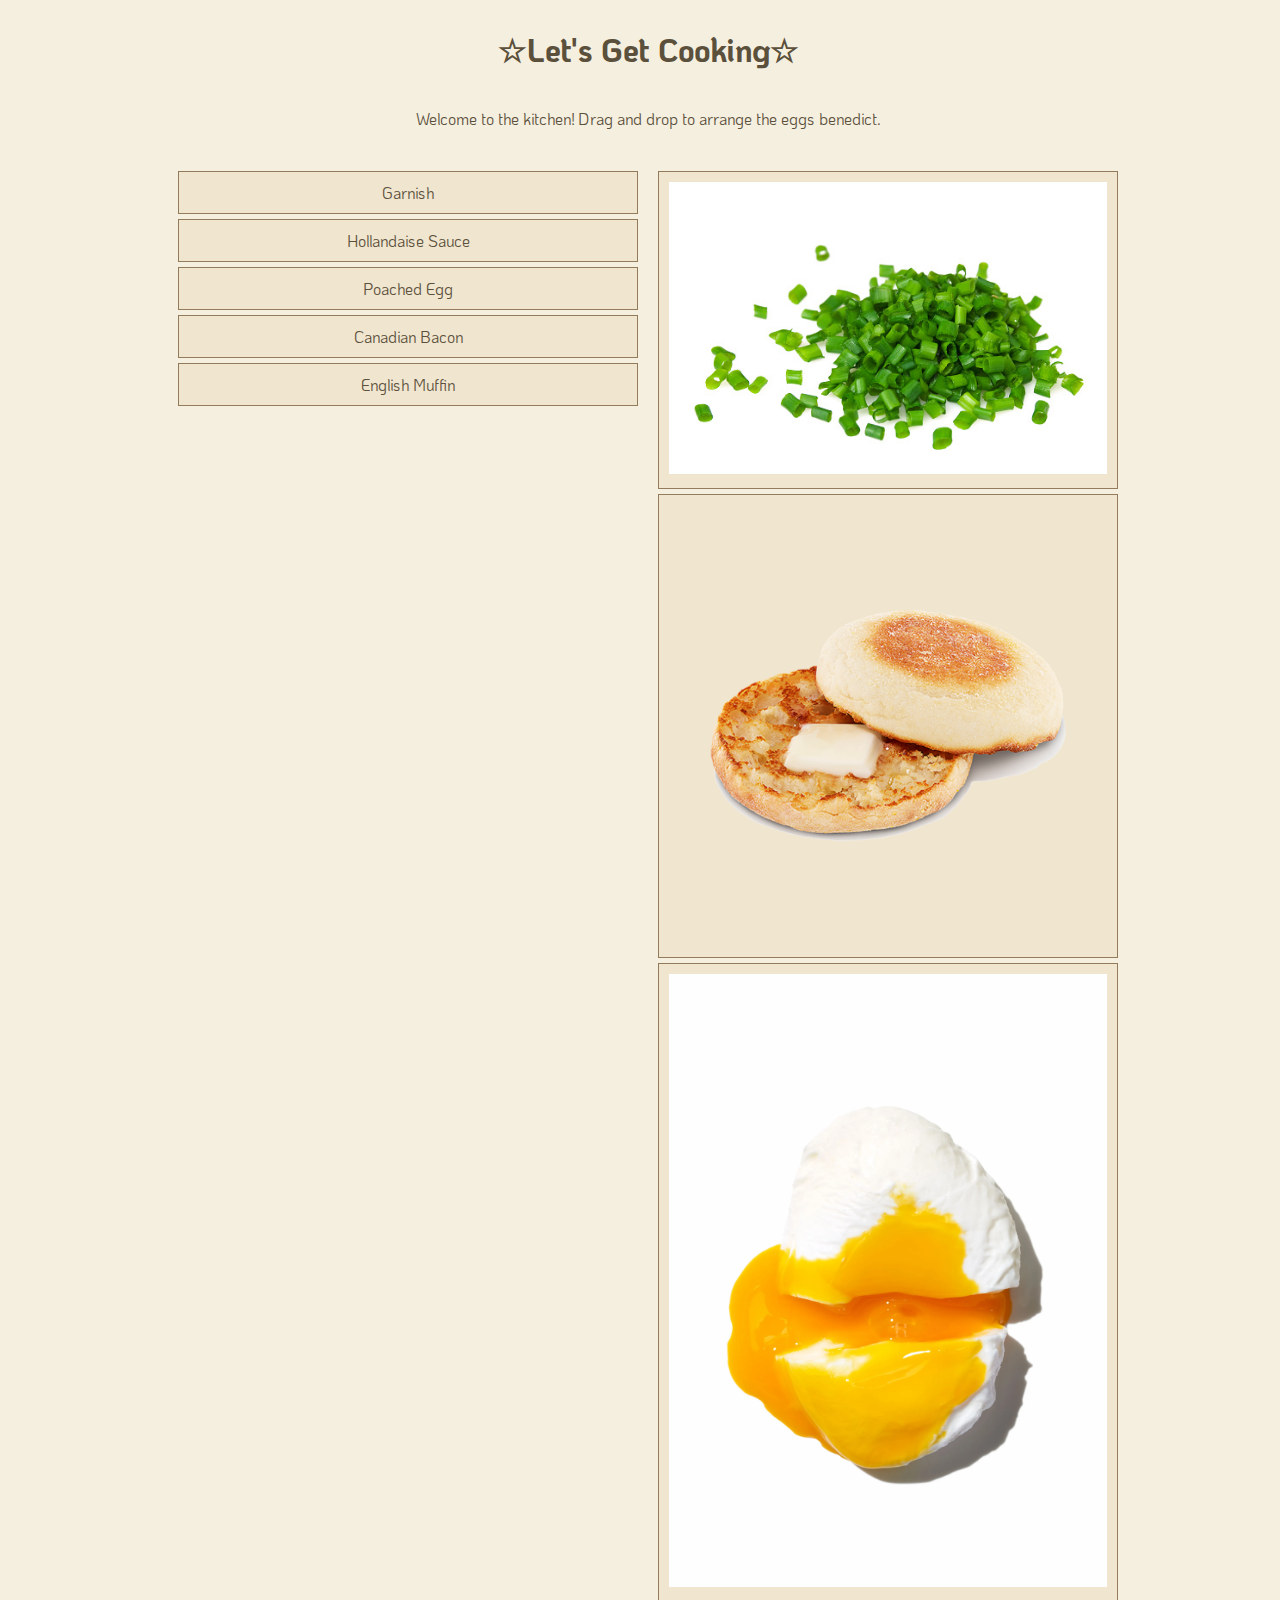
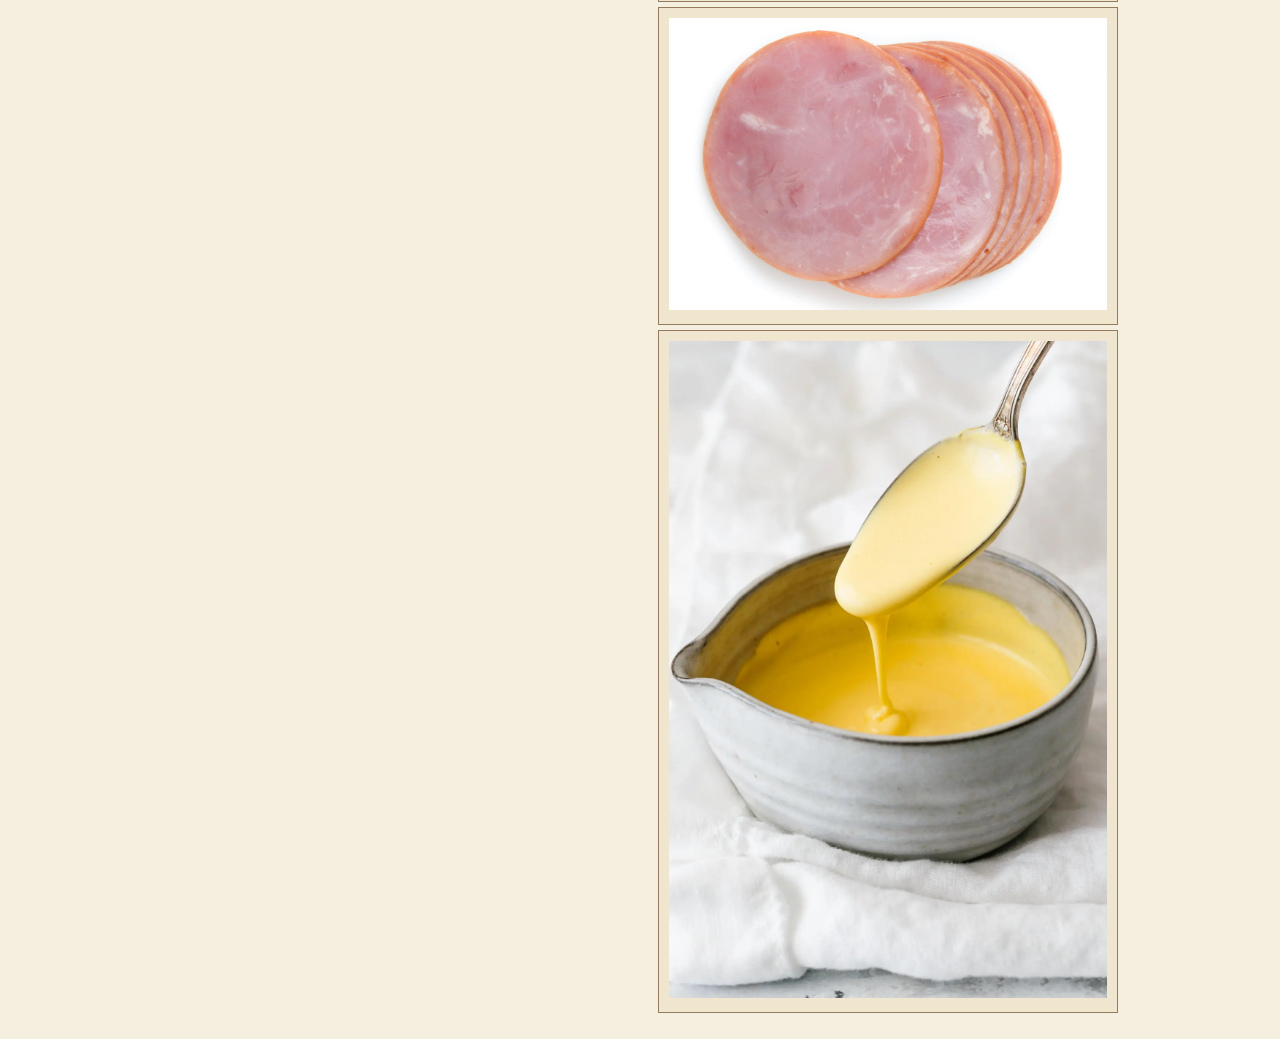
==== index.html @ 3c1d75d3 "first commit" ====
<!DOCTYPE html>
<html lang="en">
<head>
    <title>Hungry</title>
    <meta charset="UTF-8">
    <meta name="viewport" content="width=device-width, initial-scale=1.0">
    <meta http-equiv="X-UA-Compatible" content="ie=edge">
    <title>Are.na</title>
    <link rel="stylesheet" href="./style.css">
</head>
<!-- hello hi-->
<body>
    <main class="wrapper">
        <h1>☆Let's Get Cooking☆</h1>
        <p>Welcome to the kitchen! Drag and drop to arrange the eggs benedict.</p>
              
        <main class="container">
          <div class="ingredients">
            <ul class="draggable-list">
              <li id="e5" draggable="true">Garnish</li>
              <li id="e4" draggable="true">Hollandaise Sauce</li>
              <li id="e3" draggable="true">Poached Egg</li>
              <li id="e2" draggable="true">Canadian Bacon</li>
              <li id="e1" draggable="true">English Muffin</li>
            </ul>
          </div>
          <div class="ingredient-images">
            <ul class="draggable-list">
              <li id="s5" draggable="true"> <img class="chives" src="./images/cut-chives.jpeg" alt="cut-chives"> </li>
              <li id="s1" draggable="true"><img class="bread" src="./images/english-muffins.png" alt="english-muffin"></li>
              <li id="s3" draggable="true"><img class="egg" src="./images/poached-egg.webp" alt="poached-eggs"> </li>
              <li id="s2" draggable="true"><img class="meat" src="./images/canadian-bacon.jpeg" alt="canadian-bacon"></li>
              <li id="s4" draggable="true"> <img class="sauce" src="./images/hollandaise-sauce.webp" alt="hollandaise-sauce"> </li>
            </ul>
          </div>
        </main> 
      
        <div id="endMessage">
          <h3>Wow! Well done!</h3>      
          <p>
            <img class="sandwich" src="./images/eggs-benedict.png" alt="completed-eggs-benedict">
          </p>
          <p>
            <a href="https://tally.so/r/mYjNRJ"><button>&#x2726; Bon Appétit &#x2726;</button></a>
          </p>
         <p>
          <button onclick="playAgain()">&#9825; Make Another &#9825;</button>
         </p>
        </div>
        <script src="script.js"></script>
    </main>
</body>
</html>
---- style.css ----
@import url('https://fonts.googleapis.com/css2?family=JetBrains+Mono&family=KoHo:wght@700&display=swap');

  /* 
  
  .wrapper{
    width:100vw;
    height:100vh;
    display: flex;
    flex-direction: column;
    justify-content: space-between;
    margin: 0;

    main {
    display: grid;
    grid-template-columns: repeat(2, 1fr);
    grid-gap: px;
  }
  
}
  #eceff1 light grey 
  #263238 dark grey
  #37474f dark grey
  #cfd8dc
  #b0bec5
  #F0E5CF pearl
  #F5EFE0 old lace
  #F86229 Giants orange
  #957B5D chamoisee
  #5B503B Walnut brown
  #7DAD4E asparagus
  #FFCC00 egg yolk
  #F65871 Crayola Bright Pink
  #577C72 Hooker's Green */
  body {
    background-color: #F5EFE0;
    font-family: 'JetBrains Mono', monospace;
    font-family: 'KoHo', sans-serif;
    color: #5B503B;
  }
  
  main {
    display: grid;
    grid-template-columns: repeat(2, 1fr);
    grid-gap: px;
  }

  .wrapper{
    width:100vw;
    height:100vh;
    display: flex;
    flex-direction: column;
    justify-content: space-between;
    margin: 0;
  }

  .container {
    max-width: 960px;
    margin: auto;
  }
  
  h1, h3, p {
    text-align: center;
  }

  .ingredient-images img{
    width: 100%;
    height: 100%;
  }

  .draggable-list {
    padding: 5px;
  }
  
  li {
    list-style: none;
    padding: 10px;
    margin: 5px;
    background-color:#F0E5CF;
    border: 1px solid #957B5D;
    color: #5B503B;
    cursor: grab;
    text-align: center;
  }
  
  .over {
    background-color: #FFCC00;
  }
  
  
  table {
    max-width:640px;
    margin: auto;
    margin-bottom: 20px;
    /* border: 1px solid #b0bec5; */
  }
  
  button {
    margin: auto;
    cursor: pointer;
    display: block;
    padding: 10px;
    font-size: 16px;
    border-radius: 4px;
    border: none;
    color: #F5EFE0;
    background-color:#5B503B;
    font-family: 'JetBrains Mono', monospace;
    font-family: 'KoHo', sans-serif;
  }
  
  a:link {
    text-decoration: none;
  }
  
  a:visited {
    text-decoration: none;
  }
  
  a:hover {
    text-decoration: none;
  }
  
  a:active {
    text-decoration: none;
  }

  button:hover {
    background-color:#FFCC00;
    color:#5B503B;;
   
  }
  
  #endMessage {
    display: none;
  }
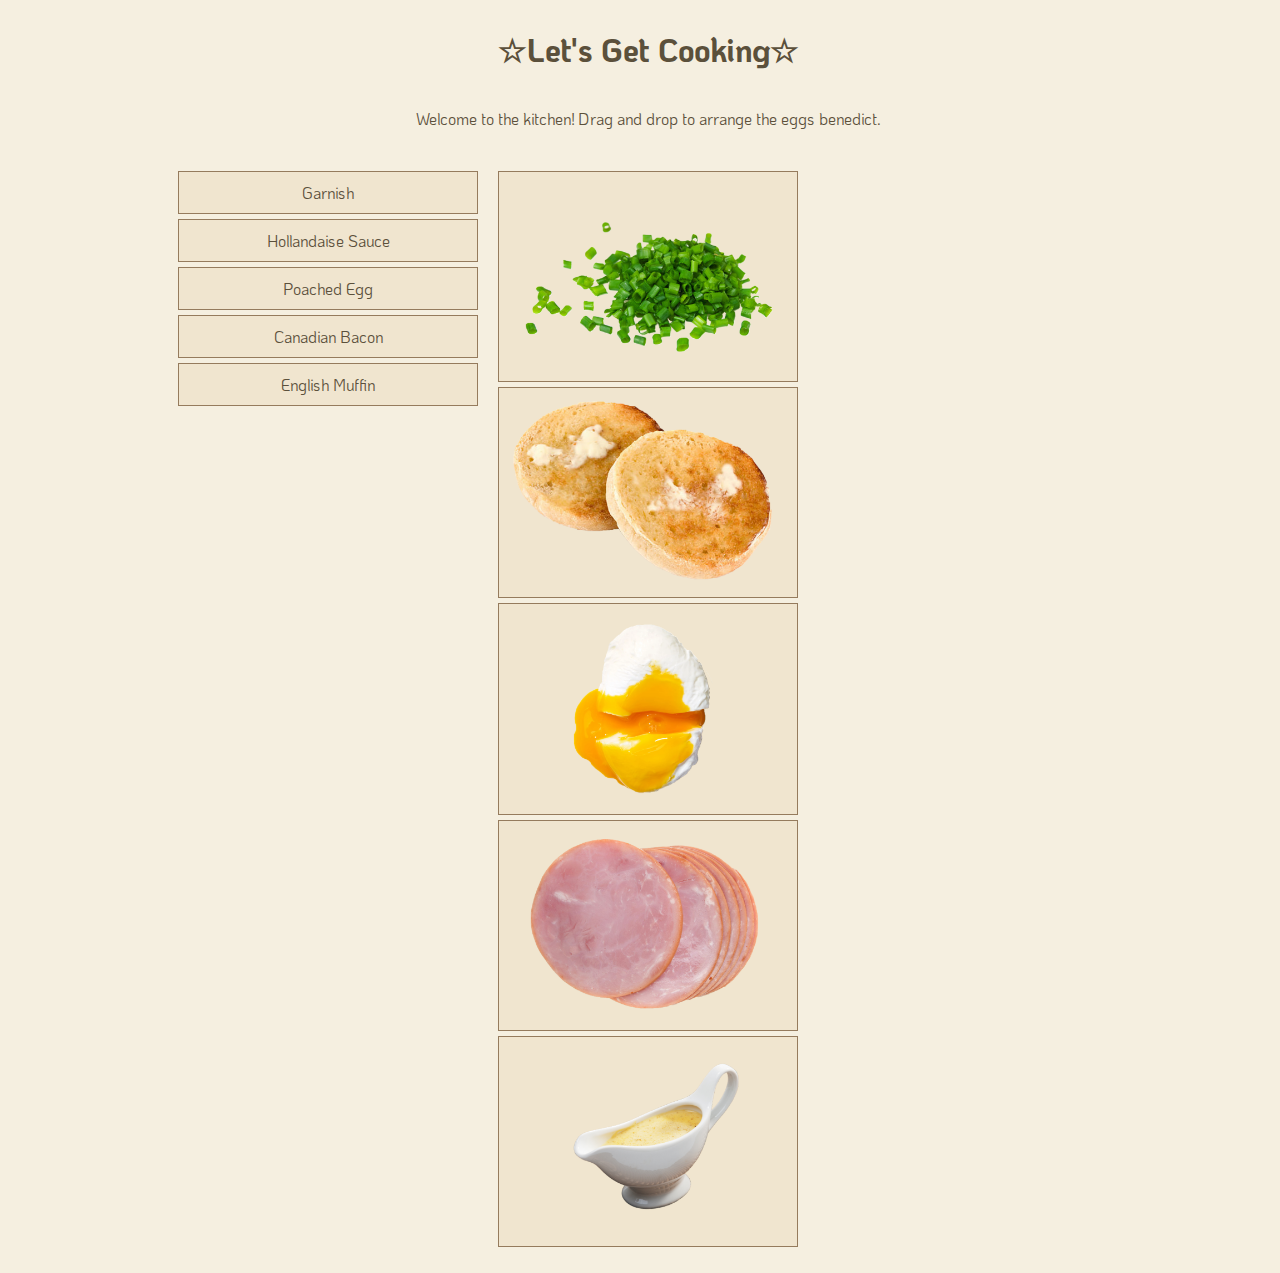
==== commit 68c5d6ec: "change images" ====
--- a/index.html
+++ b/index.html
@@ -1,53 +1,55 @@
 <!DOCTYPE html>
 <html lang="en">
+
 <head>
-    <title>Hungry</title>
-    <meta charset="UTF-8">
-    <meta name="viewport" content="width=device-width, initial-scale=1.0">
-    <meta http-equiv="X-UA-Compatible" content="ie=edge">
-    <title>Are.na</title>
-    <link rel="stylesheet" href="./style.css">
+  <title>Hungry</title>
+  <meta charset="UTF-8">
+  <meta name="viewport" content="width=device-width, initial-scale=1.0">
+  <meta http-equiv="X-UA-Compatible" content="ie=edge">
+  <title>Are.na</title>
+  <link rel="stylesheet" href="./style.css">
 </head>
-<!-- hello hi-->
+
 <body>
-    <main class="wrapper">
-        <h1>☆Let's Get Cooking☆</h1>
-        <p>Welcome to the kitchen! Drag and drop to arrange the eggs benedict.</p>
-              
-        <main class="container">
-          <div class="ingredients">
-            <ul class="draggable-list">
-              <li id="e5" draggable="true">Garnish</li>
-              <li id="e4" draggable="true">Hollandaise Sauce</li>
-              <li id="e3" draggable="true">Poached Egg</li>
-              <li id="e2" draggable="true">Canadian Bacon</li>
-              <li id="e1" draggable="true">English Muffin</li>
-            </ul>
-          </div>
-          <div class="ingredient-images">
-            <ul class="draggable-list">
-              <li id="s5" draggable="true"> <img class="chives" src="./images/cut-chives.jpeg" alt="cut-chives"> </li>
-              <li id="s1" draggable="true"><img class="bread" src="./images/english-muffins.png" alt="english-muffin"></li>
-              <li id="s3" draggable="true"><img class="egg" src="./images/poached-egg.webp" alt="poached-eggs"> </li>
-              <li id="s2" draggable="true"><img class="meat" src="./images/canadian-bacon.jpeg" alt="canadian-bacon"></li>
-              <li id="s4" draggable="true"> <img class="sauce" src="./images/hollandaise-sauce.webp" alt="hollandaise-sauce"> </li>
-            </ul>
-          </div>
-        </main> 
-      
-        <div id="endMessage">
-          <h3>Wow! Well done!</h3>      
-          <p>
-            <img class="sandwich" src="./images/eggs-benedict.png" alt="completed-eggs-benedict">
-          </p>
-          <p>
-            <a href="https://tally.so/r/mYjNRJ"><button>&#x2726; Bon Appétit &#x2726;</button></a>
-          </p>
-         <p>
-          <button onclick="playAgain()">&#9825; Make Another &#9825;</button>
-         </p>
-        </div>
-        <script src="script.js"></script>
+  <main class="wrapper">
+    <h1>☆Let's Get Cooking☆</h1>
+    <p>Welcome to the kitchen! Drag and drop to arrange the eggs benedict.</p>
+
+    <main class="container">
+      <div class="ingredients">
+        <ul class="draggable-list">
+          <li id="e5" draggable="true">Garnish</li>
+          <li id="e4" draggable="true">Hollandaise Sauce</li>
+          <li id="e3" draggable="true">Poached Egg</li>
+          <li id="e2" draggable="true">Canadian Bacon</li>
+          <li id="e1" draggable="true">English Muffin</li>
+        </ul>
+      </div>
+      <div class="ingredient-images">
+        <ul class="draggable-list">
+          <li id="s5" draggable="true"> <img class="chives" src="./images/chives.png" alt="cut-chives"> </li>
+          <li id="s1" draggable="true"><img class="bread" src="./images/english-muffin.png" alt="english-muffin"></li>
+          <li id="s3" draggable="true"><img class="egg" src="./images/poached-egg.png" alt="poached-eggs"> </li>
+          <li id="s2" draggable="true"><img class="meat" src="./images/canadian-bacon.png" alt="canadian-bacon"></li>
+          <li id="s4" draggable="true"> <img class="sauce" src="./images/hollandaise.png" alt="hollandaise-sauce"> </li>
+        </ul>
+      </div>
     </main>
+
+    <div id="endMessage">
+      <h3>Wow! Well done!</h3>
+      <p>
+        <img class="sandwich" src="./images/eggs-benedict.png" alt="completed-eggs-benedict">
+      </p>
+      <p>
+        <a href="https://tally.so/r/mYjNRJ"><button>&#x2726; Bon Appétit &#x2726;</button></a>
+      </p>
+      <p>
+        <button onclick="playAgain()">&#9825; Make Another &#9825;</button>
+      </p>
+    </div>
+    <script src="script.js"></script>
+  </main>
 </body>
-</html>
+
+</html>--- a/style.css
+++ b/style.css
@@ -1,135 +1,103 @@
 @import url('https://fonts.googleapis.com/css2?family=JetBrains+Mono&family=KoHo:wght@700&display=swap');
 
-  /* 
-  
-  .wrapper{
-    width:100vw;
-    height:100vh;
-    display: flex;
-    flex-direction: column;
-    justify-content: space-between;
-    margin: 0;
+body {
+  background-color: #F5EFE0;
+  font-family: 'JetBrains Mono', monospace;
+  font-family: 'KoHo', sans-serif;
+  color: #5B503B;
+}
 
-    main {
-    display: grid;
-    grid-template-columns: repeat(2, 1fr);
-    grid-gap: px;
-  }
-  
+main {
+  display: grid;
+  grid-template-columns: repeat(3, 1fr);
 }
-  #eceff1 light grey 
-  #263238 dark grey
-  #37474f dark grey
-  #cfd8dc
-  #b0bec5
-  #F0E5CF pearl
-  #F5EFE0 old lace
-  #F86229 Giants orange
-  #957B5D chamoisee
-  #5B503B Walnut brown
-  #7DAD4E asparagus
-  #FFCC00 egg yolk
-  #F65871 Crayola Bright Pink
-  #577C72 Hooker's Green */
-  body {
-    background-color: #F5EFE0;
-    font-family: 'JetBrains Mono', monospace;
-    font-family: 'KoHo', sans-serif;
-    color: #5B503B;
-  }
-  
-  main {
-    display: grid;
-    grid-template-columns: repeat(2, 1fr);
-    grid-gap: px;
-  }
 
-  .wrapper{
-    width:100vw;
-    height:100vh;
-    display: flex;
-    flex-direction: column;
-    justify-content: space-between;
-    margin: 0;
-  }
+.wrapper {
+  width: 100vw;
+  height: 100vh;
+  display: flex;
+  flex-direction: column;
+  justify-content: space-between;
+  margin: 0;
+}
 
-  .container {
-    max-width: 960px;
-    margin: auto;
-  }
-  
-  h1, h3, p {
-    text-align: center;
-  }
+.container {
+  max-width: 960px;
+  margin: auto;
+}
 
-  .ingredient-images img{
-    width: 100%;
-    height: 100%;
-  }
+h1,
+h3,
+p {
+  text-align: center;
+}
 
-  .draggable-list {
-    padding: 5px;
-  }
-  
-  li {
-    list-style: none;
-    padding: 10px;
-    margin: 5px;
-    background-color:#F0E5CF;
-    border: 1px solid #957B5D;
-    color: #5B503B;
-    cursor: grab;
-    text-align: center;
-  }
-  
-  .over {
-    background-color: #FFCC00;
-  }
-  
-  
-  table {
-    max-width:640px;
-    margin: auto;
-    margin-bottom: 20px;
-    /* border: 1px solid #b0bec5; */
-  }
-  
-  button {
-    margin: auto;
-    cursor: pointer;
-    display: block;
-    padding: 10px;
-    font-size: 16px;
-    border-radius: 4px;
-    border: none;
-    color: #F5EFE0;
-    background-color:#5B503B;
-    font-family: 'JetBrains Mono', monospace;
-    font-family: 'KoHo', sans-serif;
-  }
-  
-  a:link {
-    text-decoration: none;
-  }
-  
-  a:visited {
-    text-decoration: none;
-  }
-  
-  a:hover {
-    text-decoration: none;
-  }
-  
-  a:active {
-    text-decoration: none;
-  }
+.ingredient-images img {
+  width: 100%;
+  height: 100%;
+}
 
-  button:hover {
-    background-color:#FFCC00;
-    color:#5B503B;;
-   
-  }
-  
-  #endMessage {
-    display: none;
-  }+.draggable-list {
+  padding: 5px;
+}
+
+li {
+  list-style: none;
+  padding: 10px;
+  margin: 5px;
+  background-color: #F0E5CF;
+  border: 1px solid #957B5D;
+  color: #5B503B;
+  cursor: grab;
+  text-align: center;
+}
+
+.over {
+  background-color: #FFCC00;
+}
+
+
+table {
+  max-width: 640px;
+  margin: auto;
+  margin-bottom: 20px;
+}
+
+button {
+  margin: auto;
+  cursor: pointer;
+  display: block;
+  padding: 10px;
+  font-size: 16px;
+  border-radius: 4px;
+  border: none;
+  color: #F5EFE0;
+  background-color: #5B503B;
+  font-family: 'JetBrains Mono', monospace;
+  font-family: 'KoHo', sans-serif;
+}
+
+a:link {
+  text-decoration: none;
+}
+
+a:visited {
+  text-decoration: none;
+}
+
+a:hover {
+  text-decoration: none;
+}
+
+a:active {
+  text-decoration: none;
+}
+
+button:hover {
+  background-color: #FFCC00;
+  color: #5B503B;
+}
+
+#endMessage {
+  display: none;
+}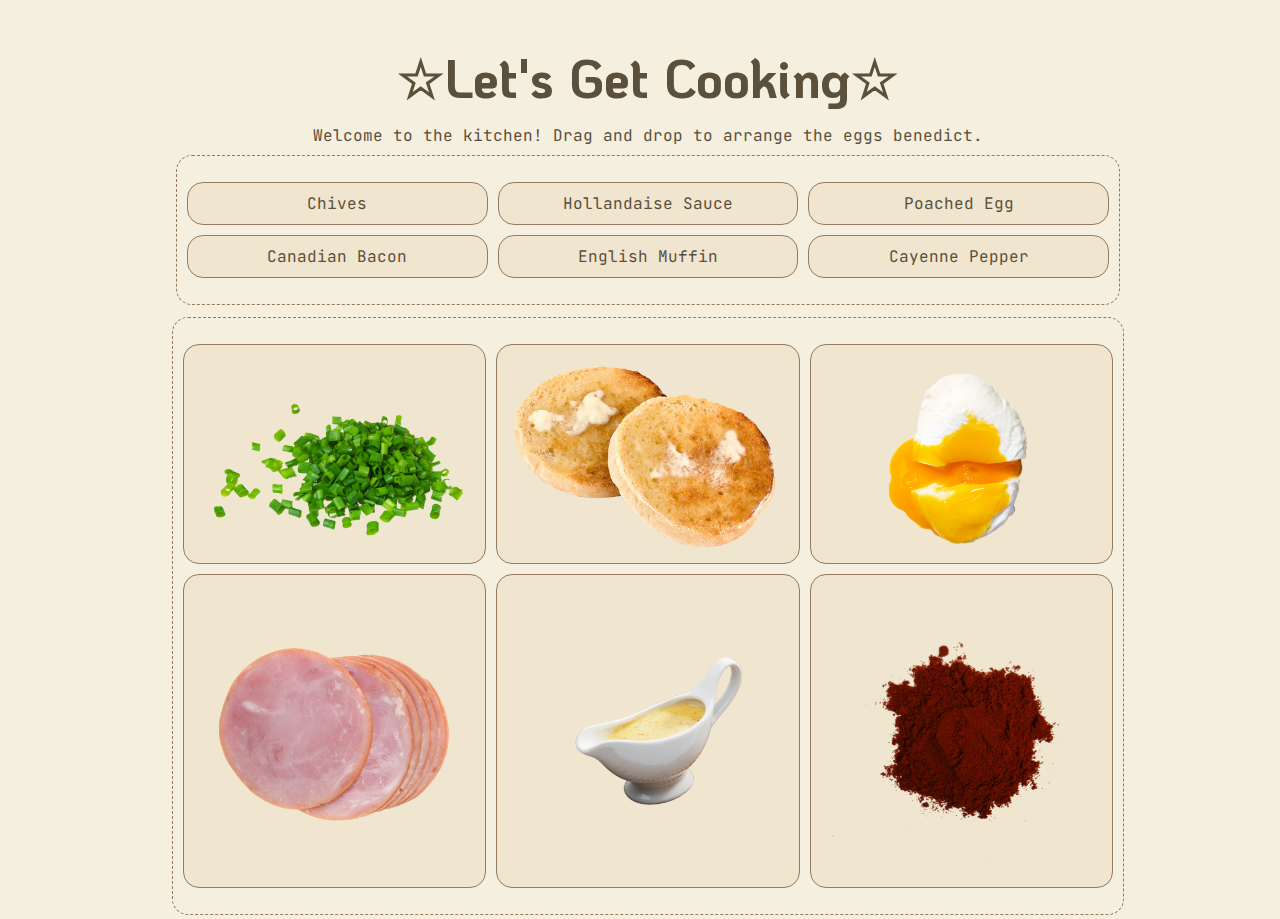
==== commit 59f1de0f: "Styling" ====
--- a/index.html
+++ b/index.html
@@ -18,13 +18,15 @@
     <main class="container">
       <div class="ingredients">
         <ul class="draggable-list">
-          <li id="e5" draggable="true">Garnish</li>
+          <li id="e5" draggable="true">Chives</li>
           <li id="e4" draggable="true">Hollandaise Sauce</li>
           <li id="e3" draggable="true">Poached Egg</li>
           <li id="e2" draggable="true">Canadian Bacon</li>
           <li id="e1" draggable="true">English Muffin</li>
+          <li id="e6" draggable="true">Cayenne Pepper</li>
         </ul>
       </div>
+
       <div class="ingredient-images">
         <ul class="draggable-list">
           <li id="s5" draggable="true"> <img class="chives" src="./images/chives.png" alt="cut-chives"> </li>
@@ -32,6 +34,7 @@
           <li id="s3" draggable="true"><img class="egg" src="./images/poached-egg.png" alt="poached-eggs"> </li>
           <li id="s2" draggable="true"><img class="meat" src="./images/canadian-bacon.png" alt="canadian-bacon"></li>
           <li id="s4" draggable="true"> <img class="sauce" src="./images/hollandaise.png" alt="hollandaise-sauce"> </li>
+          <li id="s6" draggable="true"> <img class="sauce" src="./images/cayenne.webp" alt="cayenne-pepper"> </li>
         </ul>
       </div>
     </main>
--- a/style.css
+++ b/style.css
@@ -1,15 +1,17 @@
 @import url('https://fonts.googleapis.com/css2?family=JetBrains+Mono&family=KoHo:wght@700&display=swap');
+
+html{
+  overflow: hidden;
+}
 
 body {
   background-color: #F5EFE0;
-  font-family: 'JetBrains Mono', monospace;
-  font-family: 'KoHo', sans-serif;
   color: #5B503B;
 }
 
 main {
   display: grid;
-  grid-template-columns: repeat(3, 1fr);
+  grid-template-columns: repeat(1, 1fr);
 }
 
 .wrapper {
@@ -18,7 +20,7 @@
   display: flex;
   flex-direction: column;
   justify-content: space-between;
-  margin: 0;
+  margin: auto;
 }
 
 .container {
@@ -26,10 +28,40 @@
   margin: auto;
 }
 
-h1,
+h1 {
+  font-size: 3.3em;
+  font-family: 'KoHo', sans-serif;
+  text-align: center;
+  margin-bottom: 0.25em;
+}
+
 h3,
-p {
+p,
+li {
+  font-family: 'JetBrains Mono', monospace;
   text-align: center;
+  margin: 0.05em;
+  vertical-align: middle;
+}
+
+img {
+  width: 100%;
+  height: 100%;
+  margin: 0;
+  padding: 1%;
+  object-fit: contain;
+}
+
+.ingredients {
+  border: 1px dashed #957B5D;
+  border-radius: 1em;
+  margin: 0.5em;
+}
+
+.ingredient-images {
+  margin: 0.25em;
+  border: 1px dashed #957B5D;
+  border-radius: 1em;
 }
 
 .ingredient-images img {
@@ -41,12 +73,19 @@
   padding: 5px;
 }
 
+ul {
+  display: grid;
+  grid-template-columns: 1fr 1fr 1fr;
+  list-style-type: none;
+}
+
 li {
   list-style: none;
   padding: 10px;
   margin: 5px;
   background-color: #F0E5CF;
   border: 1px solid #957B5D;
+  border-radius: 1em;
   color: #5B503B;
   cursor: grab;
   text-align: center;
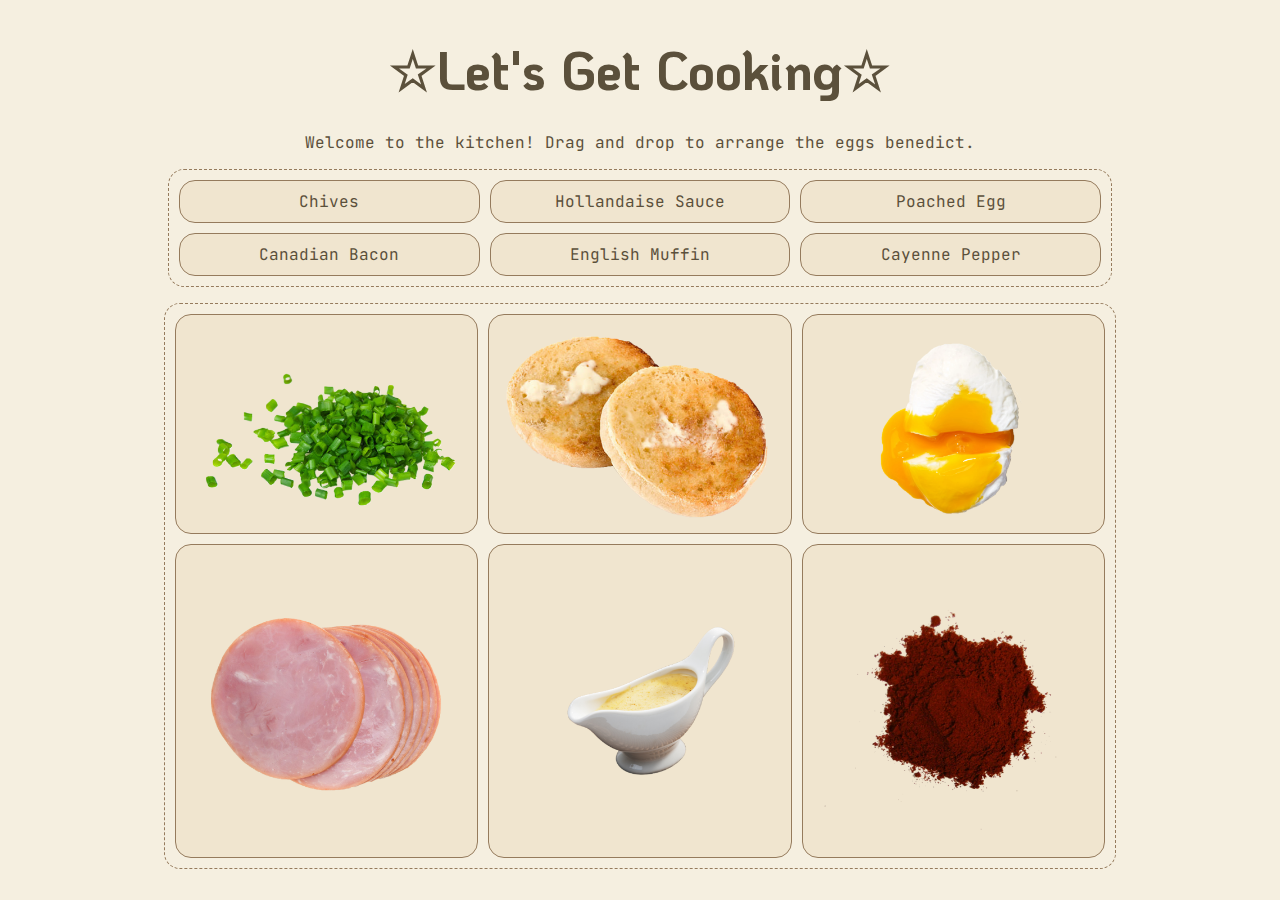
==== commit 7f64a708: "styling" ====
--- a/index.html
+++ b/index.html
@@ -13,29 +13,32 @@
 <body>
   <main class="wrapper">
     <h1>☆Let's Get Cooking☆</h1>
-    <p>Welcome to the kitchen! Drag and drop to arrange the eggs benedict.</p>
+    <main class="container">
+      <div id="funGame">
+        <p>Welcome to the kitchen! Drag and drop to arrange the eggs benedict.</p>
+    
+        <div class="ingredients">
+          <ul class="draggable-list">
+            <li id="e5" draggable="true">Chives</li>
+            <li id="e4" draggable="true">Hollandaise Sauce</li>
+            <li id="e3" draggable="true">Poached Egg</li>
+            <li id="e2" draggable="true">Canadian Bacon</li>
+            <li id="e1" draggable="true">English Muffin</li>
+            <li id="e6" draggable="true">Cayenne Pepper</li>
+          </ul>
+        </div>
 
-    <main class="container">
-      <div class="ingredients">
-        <ul class="draggable-list">
-          <li id="e5" draggable="true">Chives</li>
-          <li id="e4" draggable="true">Hollandaise Sauce</li>
-          <li id="e3" draggable="true">Poached Egg</li>
-          <li id="e2" draggable="true">Canadian Bacon</li>
-          <li id="e1" draggable="true">English Muffin</li>
-          <li id="e6" draggable="true">Cayenne Pepper</li>
-        </ul>
-      </div>
-
-      <div class="ingredient-images">
-        <ul class="draggable-list">
-          <li id="s5" draggable="true"> <img class="chives" src="./images/chives.png" alt="cut-chives"> </li>
-          <li id="s1" draggable="true"><img class="bread" src="./images/english-muffin.png" alt="english-muffin"></li>
-          <li id="s3" draggable="true"><img class="egg" src="./images/poached-egg.png" alt="poached-eggs"> </li>
-          <li id="s2" draggable="true"><img class="meat" src="./images/canadian-bacon.png" alt="canadian-bacon"></li>
-          <li id="s4" draggable="true"> <img class="sauce" src="./images/hollandaise.png" alt="hollandaise-sauce"> </li>
-          <li id="s6" draggable="true"> <img class="sauce" src="./images/cayenne.webp" alt="cayenne-pepper"> </li>
-        </ul>
+        <div class="ingredient-images">
+          <ul class="draggable-list">
+            <li id="s5" draggable="true"> <img class="chives" src="./images/chives.png" alt="cut-chives"> </li>
+            <li id="s1" draggable="true"><img class="bread" src="./images/english-muffin.png" alt="english-muffin"></li>
+            <li id="s3" draggable="true"><img class="egg" src="./images/poached-egg.png" alt="poached-eggs"> </li>
+            <li id="s2" draggable="true"><img class="meat" src="./images/canadian-bacon.png" alt="canadian-bacon"></li>
+            <li id="s4" draggable="true"> <img class="sauce" src="./images/hollandaise.png" alt="hollandaise-sauce">
+            </li>
+            <li id="s6" draggable="true"> <img class="cayenne" src="./images/cayenne.webp" alt="cayenne-pepper"> </li>
+          </ul>
+        </div>
       </div>
     </main>
 
@@ -45,7 +48,7 @@
         <img class="sandwich" src="./images/eggs-benedict.png" alt="completed-eggs-benedict">
       </p>
       <p>
-        <a href="https://tally.so/r/mYjNRJ"><button>&#x2726; Bon Appétit &#x2726;</button></a>
+        <a href="https://tally.so/r/mYjNRJ"><button>&#x2726; Bon Appétit &#x2726;</button><br></a>
       </p>
       <p>
         <button onclick="playAgain()">&#9825; Make Another &#9825;</button>
--- a/style.css
+++ b/style.css
@@ -1,12 +1,9 @@
 @import url('https://fonts.googleapis.com/css2?family=JetBrains+Mono&family=KoHo:wght@700&display=swap');
-
-html{
-  overflow: hidden;
-}
 
 body {
   background-color: #F5EFE0;
   color: #5B503B;
+  margin: 0;
 }
 
 main {
@@ -53,20 +50,21 @@
 }
 
 .ingredients {
-  border: 1px dashed #957B5D;
-  border-radius: 1em;
   margin: 0.5em;
 }
 
 .ingredient-images {
   margin: 0.25em;
-  border: 1px dashed #957B5D;
-  border-radius: 1em;
 }
 
 .ingredient-images img {
   width: 100%;
   height: 100%;
+}
+
+.sandwich{
+  width: 50%;
+  height:50%;
 }
 
 .draggable-list {
@@ -77,6 +75,8 @@
   display: grid;
   grid-template-columns: 1fr 1fr 1fr;
   list-style-type: none;
+  border: 1px dashed #957B5D;
+  border-radius: 1em;
 }
 
 li {
@@ -95,7 +95,6 @@
   background-color: #FFCC00;
 }
 
-
 table {
   max-width: 640px;
   margin: auto;
@@ -108,7 +107,7 @@
   display: block;
   padding: 10px;
   font-size: 16px;
-  border-radius: 4px;
+  border-radius: 1em;
   border: none;
   color: #F5EFE0;
   background-color: #5B503B;
@@ -138,5 +137,10 @@
 }
 
 #endMessage {
+  margin: auto;
   display: none;
+}
+
+#funGame{
+  display: block;
 }